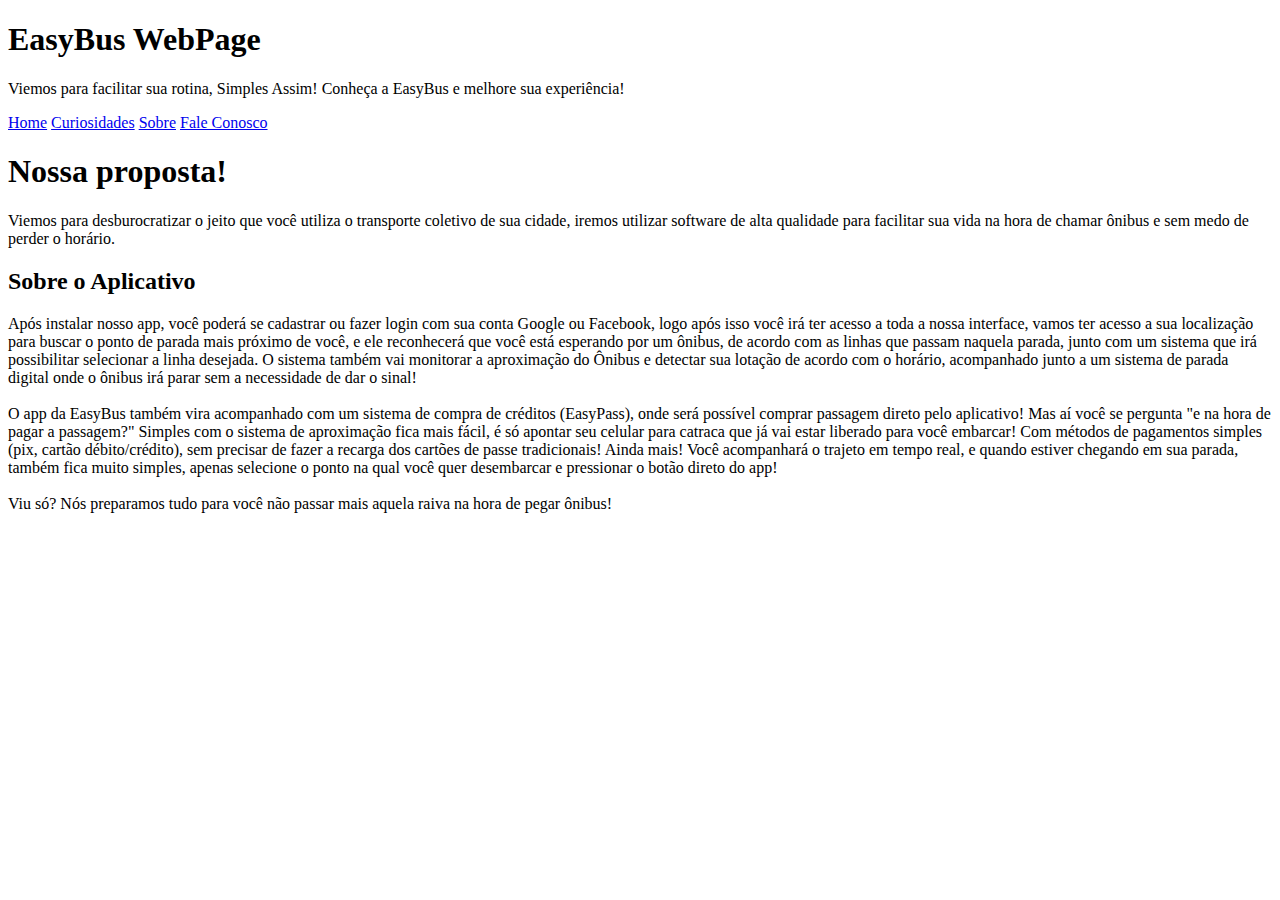
==== index.html @ 3c91cde0 "index" ====
<!DOCTYPE html>
<html lang="pt-br">
<head>
    <meta charset="UTF-8">
    <meta http-equiv="X-UA-Compatible" content="IE=edge">
    <meta name="viewport" content="width=device-width, initial-scale=1.0">
    <link rel="stylesheet" href="style.css">
    <title>EasyBus Web</title>
</head>
<body>
    <header>
        <h1 class="titulo"> 
            EasyBus WebPage
        </h1>
        <p class="frase-titulo">
            Viemos para facilitar sua rotina, Simples Assim! Conheça a EasyBus e melhore sua experiência!
        </p>
    </header>

        <nav>
            <a class="nav" href="#">Home</a>
            <a class="nav" href="#">Curiosidades</a>
            <a class="nav" href="#">Sobre</a>
            <a class="nav" href="#">Fale Conosco</a>
        </nav>

        <main>
            <article>
                <h1 class="titulo">
                    Nossa proposta!
                </h1>
                <p class="contexto">
                    Viemos para desburocratizar o jeito que você utiliza o transporte coletivo de sua cidade, iremos utilizar software de alta qualidade para facilitar sua vida na hora de chamar ônibus e sem medo de perder o horário.
                </p>

                <h2 class="subtitulo">
                    Sobre o Aplicativo
                </h2>

                <p class="contexto">
                    Após instalar nosso app, você poderá se cadastrar ou fazer login com sua conta Google ou Facebook, logo após isso você irá ter acesso a toda a nossa interface, vamos ter acesso a sua localização para buscar o ponto de parada mais próximo de você, e ele reconhecerá que você está esperando por um ônibus, de acordo com as linhas que passam naquela parada, junto com um sistema que irá possibilitar selecionar a linha desejada. O sistema também vai monitorar a aproximação do Ônibus e detectar sua lotação de acordo com o horário, acompanhado junto a um sistema de parada digital onde o ônibus irá parar sem a necessidade de dar o sinal! <br> <br>

                    O app da EasyBus também vira acompanhado com um sistema de compra de créditos (EasyPass), onde será possível comprar passagem direto pelo aplicativo! Mas aí você se pergunta "e na hora de pagar a passagem?" Simples com o sistema de aproximação fica mais fácil, é só apontar seu celular para catraca que já vai estar liberado para você embarcar! Com métodos de pagamentos simples (pix, cartão débito/crédito), sem precisar de fazer a recarga dos cartões de passe tradicionais! Ainda mais! Você acompanhará o trajeto em tempo real, e quando estiver chegando em sua parada, também fica muito simples, apenas selecione o ponto na qual você quer desembarcar e pressionar o botão direto do app! <br> 
                    <br>

                    Viu só? Nós preparamos tudo para você não passar mais aquela raiva na hora de pegar ônibus!
                </p>
            </article>
        </main>
</body>
</html>
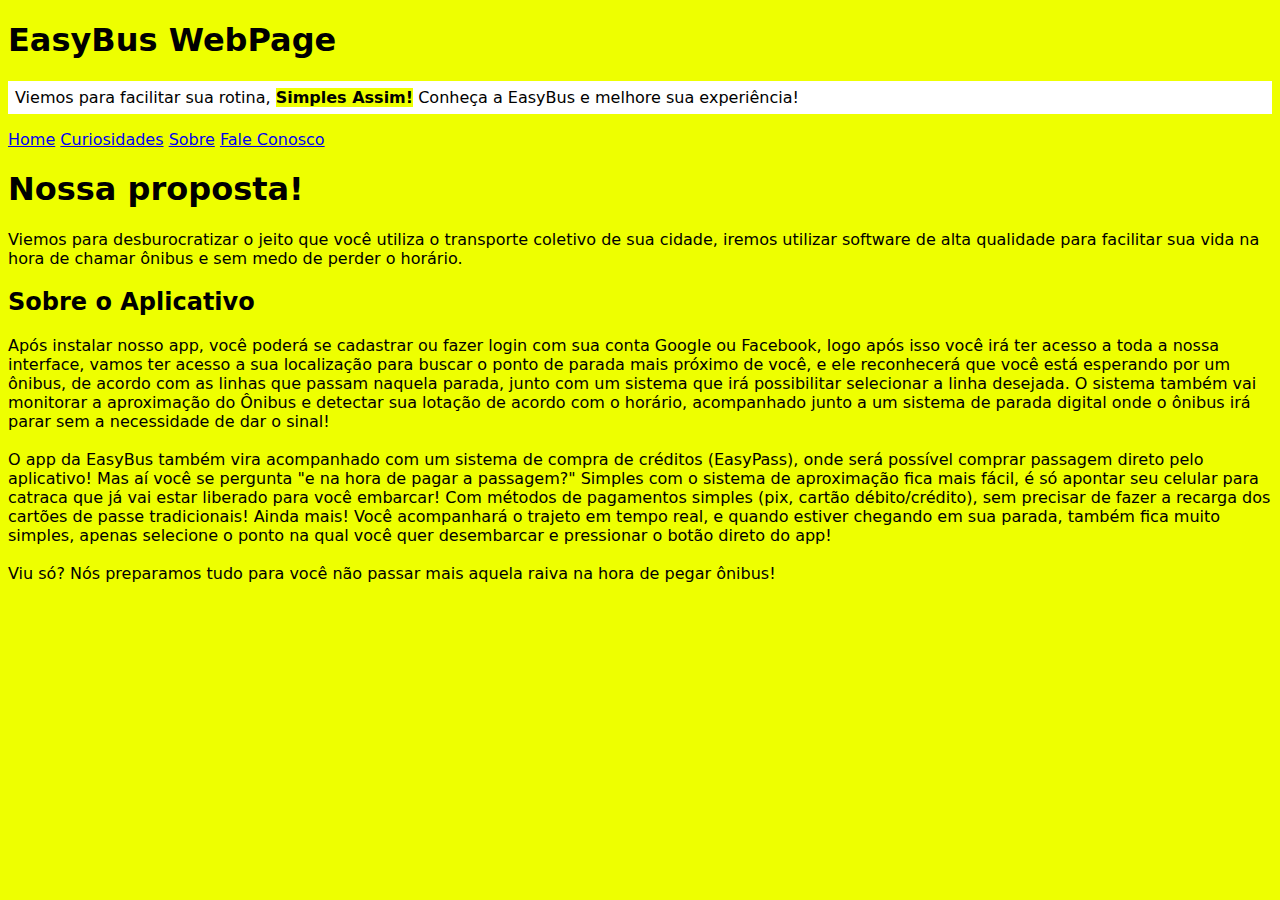
==== commit 3b535f38: "index" ====
--- a/index.html
+++ b/index.html
@@ -13,7 +13,7 @@
             EasyBus WebPage
         </h1>
         <p class="frase-titulo">
-            Viemos para facilitar sua rotina, Simples Assim! Conheça a EasyBus e melhore sua experiência!
+            Viemos para facilitar sua rotina, <b>Simples Assim!</b> Conheça a EasyBus e melhore sua experiência!
         </p>
     </header>
 
--- a/style.css
+++ b/style.css
@@ -0,0 +1,13 @@
+* {
+    background-color: rgb(238, 255, 0);
+    font-family: system-ui, -apple-system, BlinkMacSystemFont, 'Segoe UI', Roboto, Oxygen, Ubuntu, Cantarell, 'Open Sans', 'Helvetica Neue', sans-serif;
+}
+
+.titulo {
+    font-size: 2.0rem;
+}
+
+.frase-titulo {
+    background-color: white;
+    padding: 7px;
+}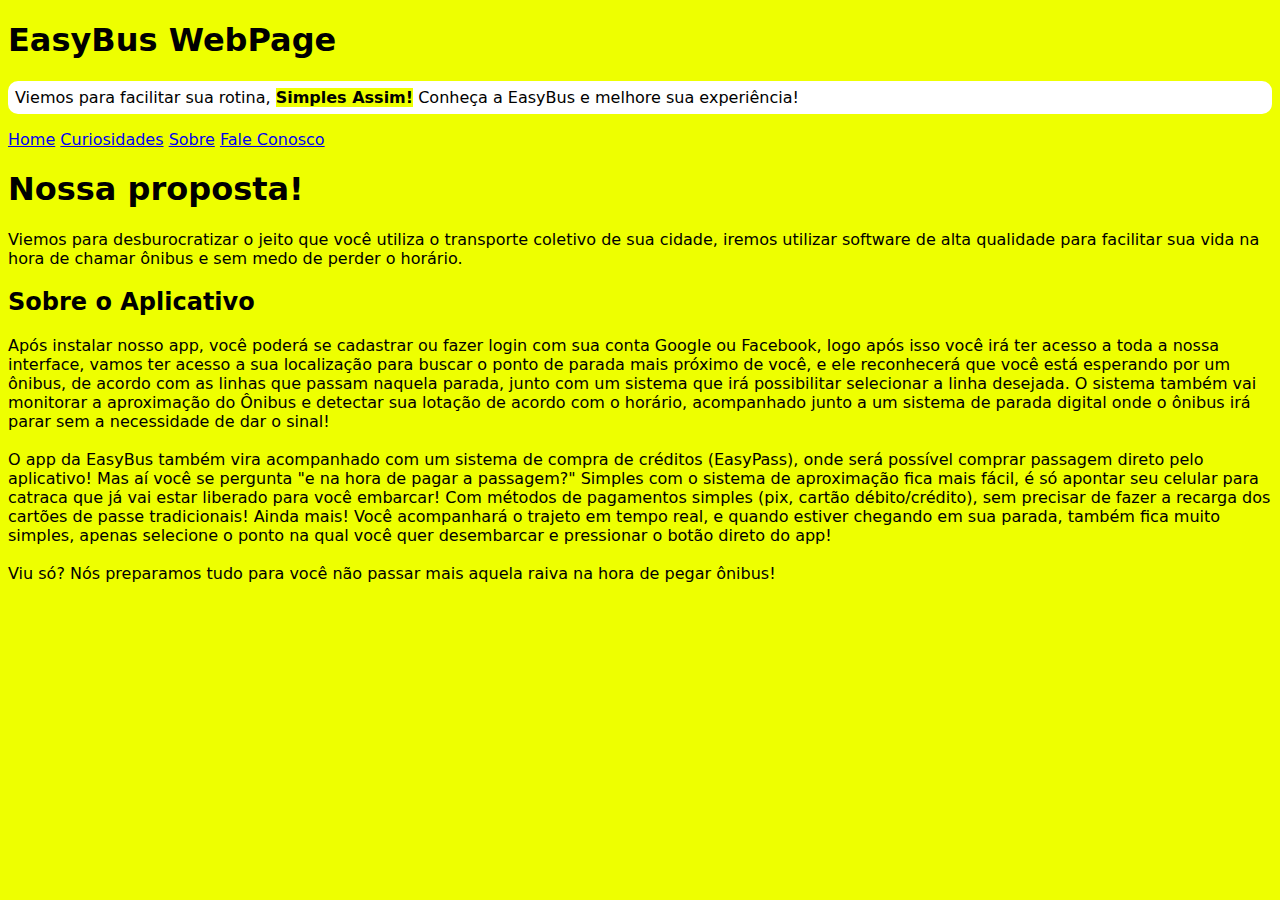
==== commit 6890af52: "update index" ====
--- a/index.html
+++ b/index.html
@@ -45,6 +45,20 @@
 
                     Viu só? Nós preparamos tudo para você não passar mais aquela raiva na hora de pegar ônibus!
                 </p>
+
+                <picture>
+                    <!-- INTERFACE DO APP -->
+                </picture>
+
+                <picture>
+                     <!-- AQUI VAI A IMAGEM DE EXIBIÇÃO -->
+                </picture>
+
+                <picture>
+                    <!-- IMAGENS DE EXEMPLO -->
+               </picture>
+
+               <iframe src="" frameborder="0"></iframe> <!-- VIDEO DE INTRODUÇÃO -->
             </article>
         </main>
 </body>
--- a/style.css
+++ b/style.css
@@ -10,4 +10,5 @@
 .frase-titulo {
     background-color: white;
     padding: 7px;
+    border-radius: 10px;
 }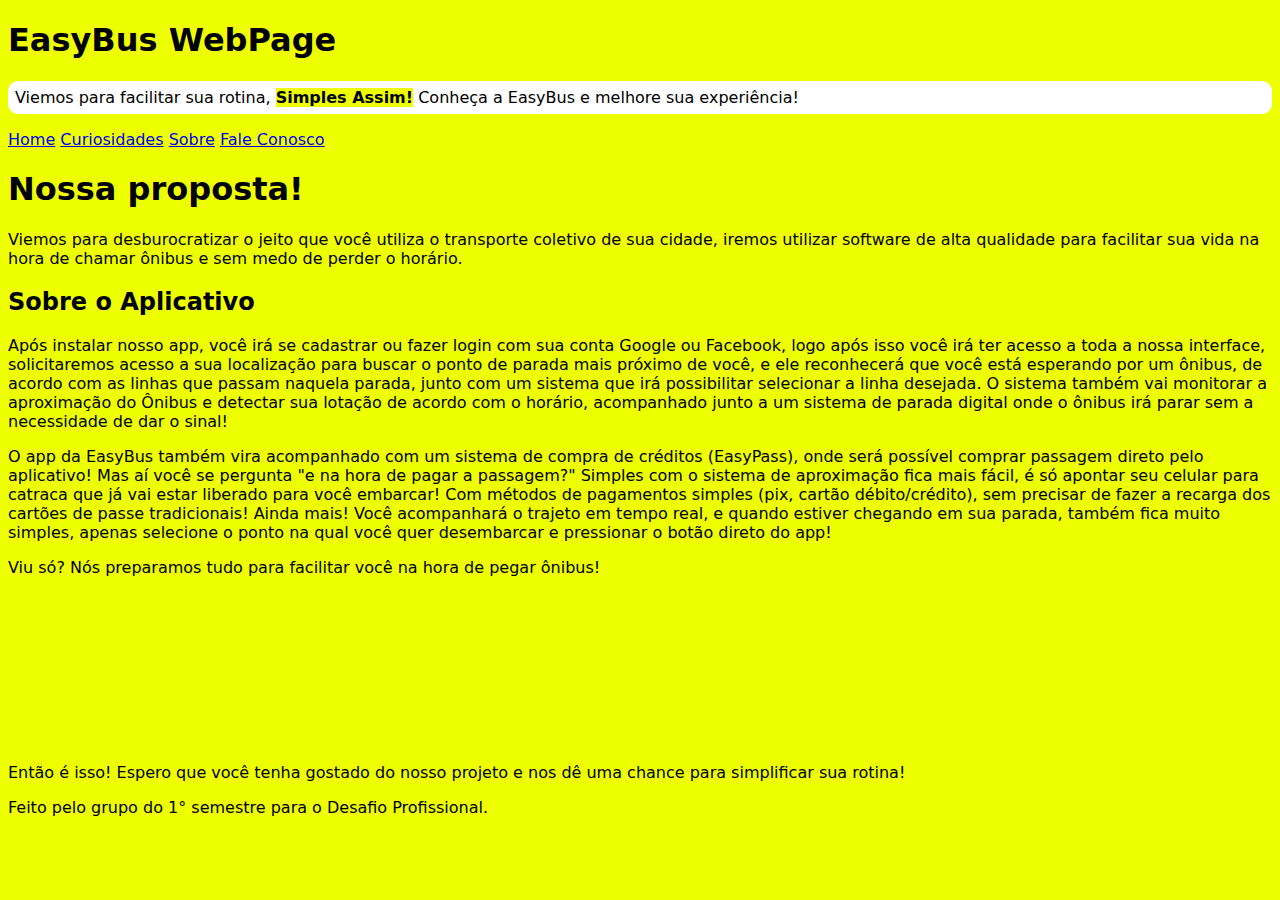
==== commit d6aa21a4: "update index" ====
--- a/index.html
+++ b/index.html
@@ -38,12 +38,11 @@
                 </h2>
 
                 <p class="contexto">
-                    Após instalar nosso app, você poderá se cadastrar ou fazer login com sua conta Google ou Facebook, logo após isso você irá ter acesso a toda a nossa interface, vamos ter acesso a sua localização para buscar o ponto de parada mais próximo de você, e ele reconhecerá que você está esperando por um ônibus, de acordo com as linhas que passam naquela parada, junto com um sistema que irá possibilitar selecionar a linha desejada. O sistema também vai monitorar a aproximação do Ônibus e detectar sua lotação de acordo com o horário, acompanhado junto a um sistema de parada digital onde o ônibus irá parar sem a necessidade de dar o sinal! <br> <br>
+                    Após instalar nosso app, você irá se cadastrar ou fazer login com sua conta Google ou Facebook, logo após isso você irá ter acesso a toda a nossa interface, <br> solicitaremos acesso a sua localização para buscar o ponto de parada mais próximo de você, e ele reconhecerá que você está esperando por um ônibus, de acordo com as linhas que passam naquela parada, junto com um sistema que irá possibilitar selecionar a linha desejada. O sistema também vai monitorar a aproximação do Ônibus e detectar sua lotação de acordo com o horário, acompanhado junto a um sistema de parada digital onde o ônibus irá parar sem a necessidade de dar o sinal! <br> </p>
+                    
+                    <p class="contexto">O app da EasyBus também vira acompanhado com um sistema de compra de créditos (EasyPass), onde será possível comprar passagem direto pelo aplicativo! Mas aí você se pergunta "e na hora de pagar a passagem?" Simples com o sistema de aproximação fica mais fácil, é só apontar seu celular para catraca que já vai estar liberado para você embarcar! Com métodos de pagamentos simples (pix, cartão débito/crédito), sem precisar de fazer a recarga dos cartões de passe tradicionais! Ainda mais! Você acompanhará o trajeto em tempo real, e quando estiver chegando em sua parada, também fica muito simples, apenas selecione o ponto na qual você quer desembarcar e pressionar o botão direto do app! <br> </p>
 
-                    O app da EasyBus também vira acompanhado com um sistema de compra de créditos (EasyPass), onde será possível comprar passagem direto pelo aplicativo! Mas aí você se pergunta "e na hora de pagar a passagem?" Simples com o sistema de aproximação fica mais fácil, é só apontar seu celular para catraca que já vai estar liberado para você embarcar! Com métodos de pagamentos simples (pix, cartão débito/crédito), sem precisar de fazer a recarga dos cartões de passe tradicionais! Ainda mais! Você acompanhará o trajeto em tempo real, e quando estiver chegando em sua parada, também fica muito simples, apenas selecione o ponto na qual você quer desembarcar e pressionar o botão direto do app! <br> 
-                    <br>
-
-                    Viu só? Nós preparamos tudo para você não passar mais aquela raiva na hora de pegar ônibus!
+                    <p class="contexto">Viu só? Nós preparamos tudo para facilitar você na hora de pegar ônibus!</p>
                 </p>
 
                 <picture>
@@ -59,7 +58,16 @@
                </picture>
 
                <iframe src="" frameborder="0"></iframe> <!-- VIDEO DE INTRODUÇÃO -->
+               <p class="fim">
+                Então é isso! Espero que você tenha gostado do nosso projeto e nos dê uma chance para simplificar sua rotina!
+               </p>
             </article>
         </main>
+
+        <footer class="rodape"
+            <p>
+                Feito pelo grupo do 1° semestre para o Desafio Profissional.
+            </p>
+        </footer>
 </body>
 </html>--- a/style.css
+++ b/style.css
@@ -1,3 +1,5 @@
+@charset "UTF-8";
+
 * {
     background-color: rgb(238, 255, 0);
     font-family: system-ui, -apple-system, BlinkMacSystemFont, 'Segoe UI', Roboto, Oxygen, Ubuntu, Cantarell, 'Open Sans', 'Helvetica Neue', sans-serif;
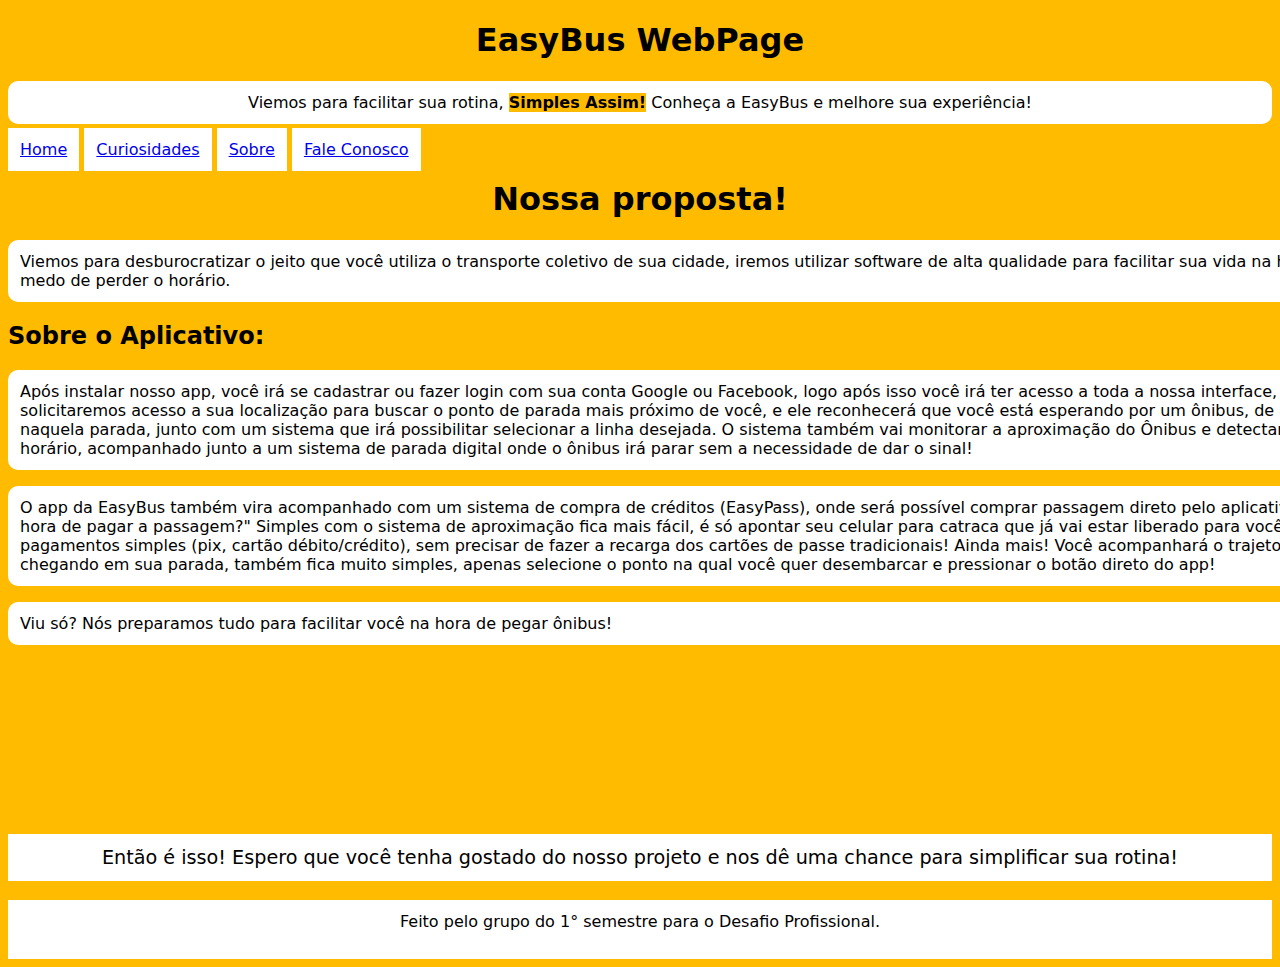
==== commit db03369b: "update index" ====
--- a/index.html
+++ b/index.html
@@ -34,7 +34,7 @@
                 </p>
 
                 <h2 class="subtitulo">
-                    Sobre o Aplicativo
+                    Sobre o Aplicativo:
                 </h2>
 
                 <p class="contexto">
--- a/style.css
+++ b/style.css
@@ -1,16 +1,51 @@
 @charset "UTF-8";
 
 * {
-    background-color: rgb(238, 255, 0);
+    background-color: rgb(255, 187, 0);
     font-family: system-ui, -apple-system, BlinkMacSystemFont, 'Segoe UI', Roboto, Oxygen, Ubuntu, Cantarell, 'Open Sans', 'Helvetica Neue', sans-serif;
 }
 
 .titulo {
+    text-align: center;
     font-size: 2.0rem;
+    display: block;
 }
 
 .frase-titulo {
     background-color: white;
-    padding: 7px;
+    text-align: center;
+    padding: 12px;
     border-radius: 10px;
+}
+
+.nav {
+    background-color: white;
+    font-size: 1.0rem;
+    padding: 12px;
+}
+
+.contexto {
+    background-color: white;
+    padding: 12px;
+    border-radius: 10px;
+    display: flex;
+    width: 16in;
+}
+
+.subtitulo {
+    font-size: 1.5rem;
+}
+
+.fim {
+    background-color: white;
+    text-align: center;
+    font-size: 1.2rem;
+    padding: 12px;
+}
+
+.rodape {
+    background-color: white;
+    font-size: 0.6;
+    text-align: center;
+    padding: 12px;
 }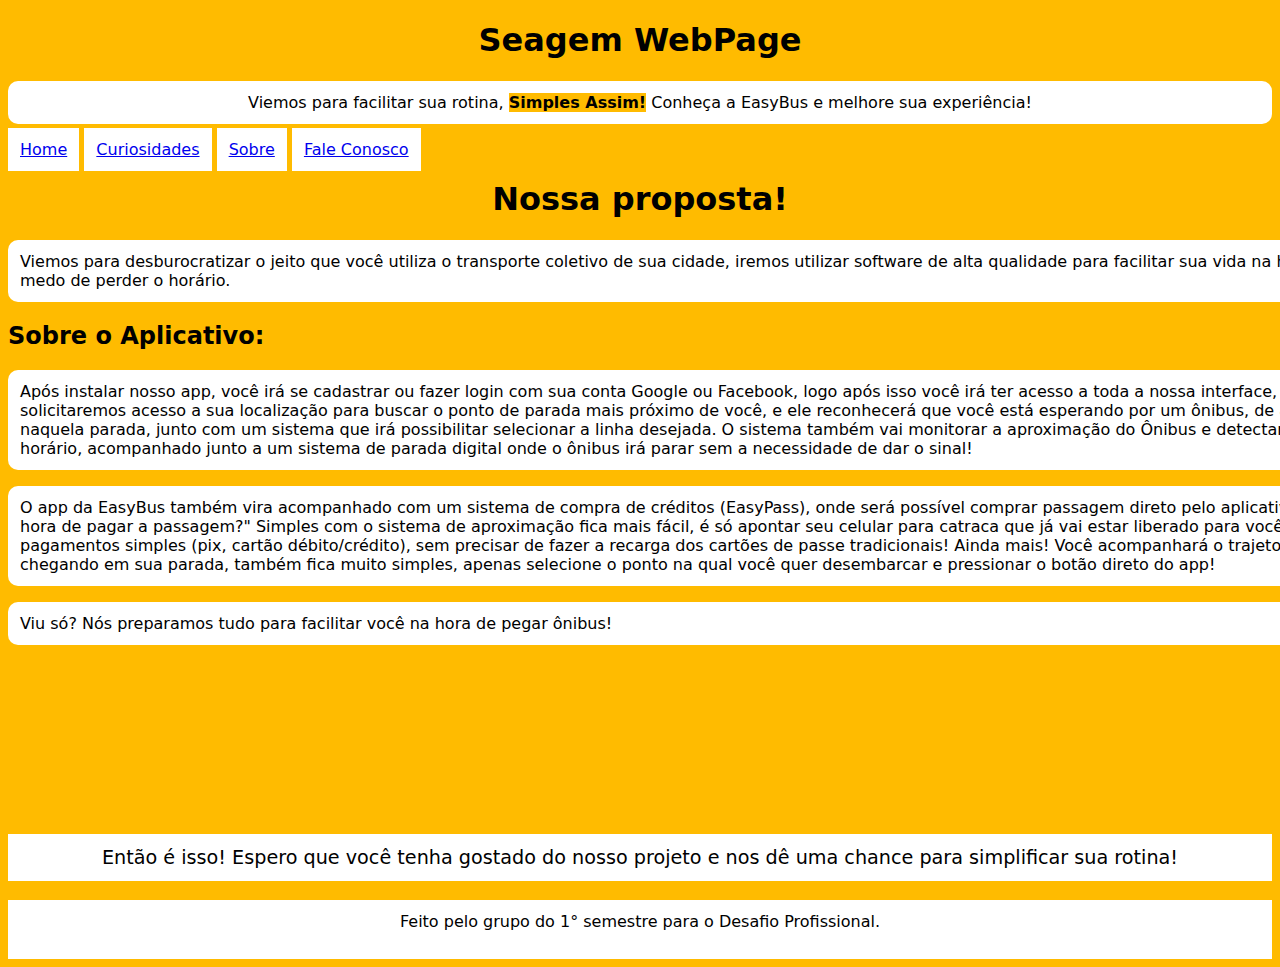
==== commit bb9a4566: "update index" ====
--- a/index.html
+++ b/index.html
@@ -5,12 +5,12 @@
     <meta http-equiv="X-UA-Compatible" content="IE=edge">
     <meta name="viewport" content="width=device-width, initial-scale=1.0">
     <link rel="stylesheet" href="style.css">
-    <title>EasyBus Web</title>
+    <title>Seagem Web</title>
 </head>
 <body>
     <header>
         <h1 class="titulo"> 
-            EasyBus WebPage
+            Seagem WebPage
         </h1>
         <p class="frase-titulo">
             Viemos para facilitar sua rotina, <b>Simples Assim!</b> Conheça a EasyBus e melhore sua experiência!
--- a/style.css
+++ b/style.css
@@ -22,9 +22,11 @@
     background-color: white;
     font-size: 1.0rem;
     padding: 12px;
+    text-align: right;
 }
 
 .contexto {
+    align-items: center;
     background-color: white;
     padding: 12px;
     border-radius: 10px;
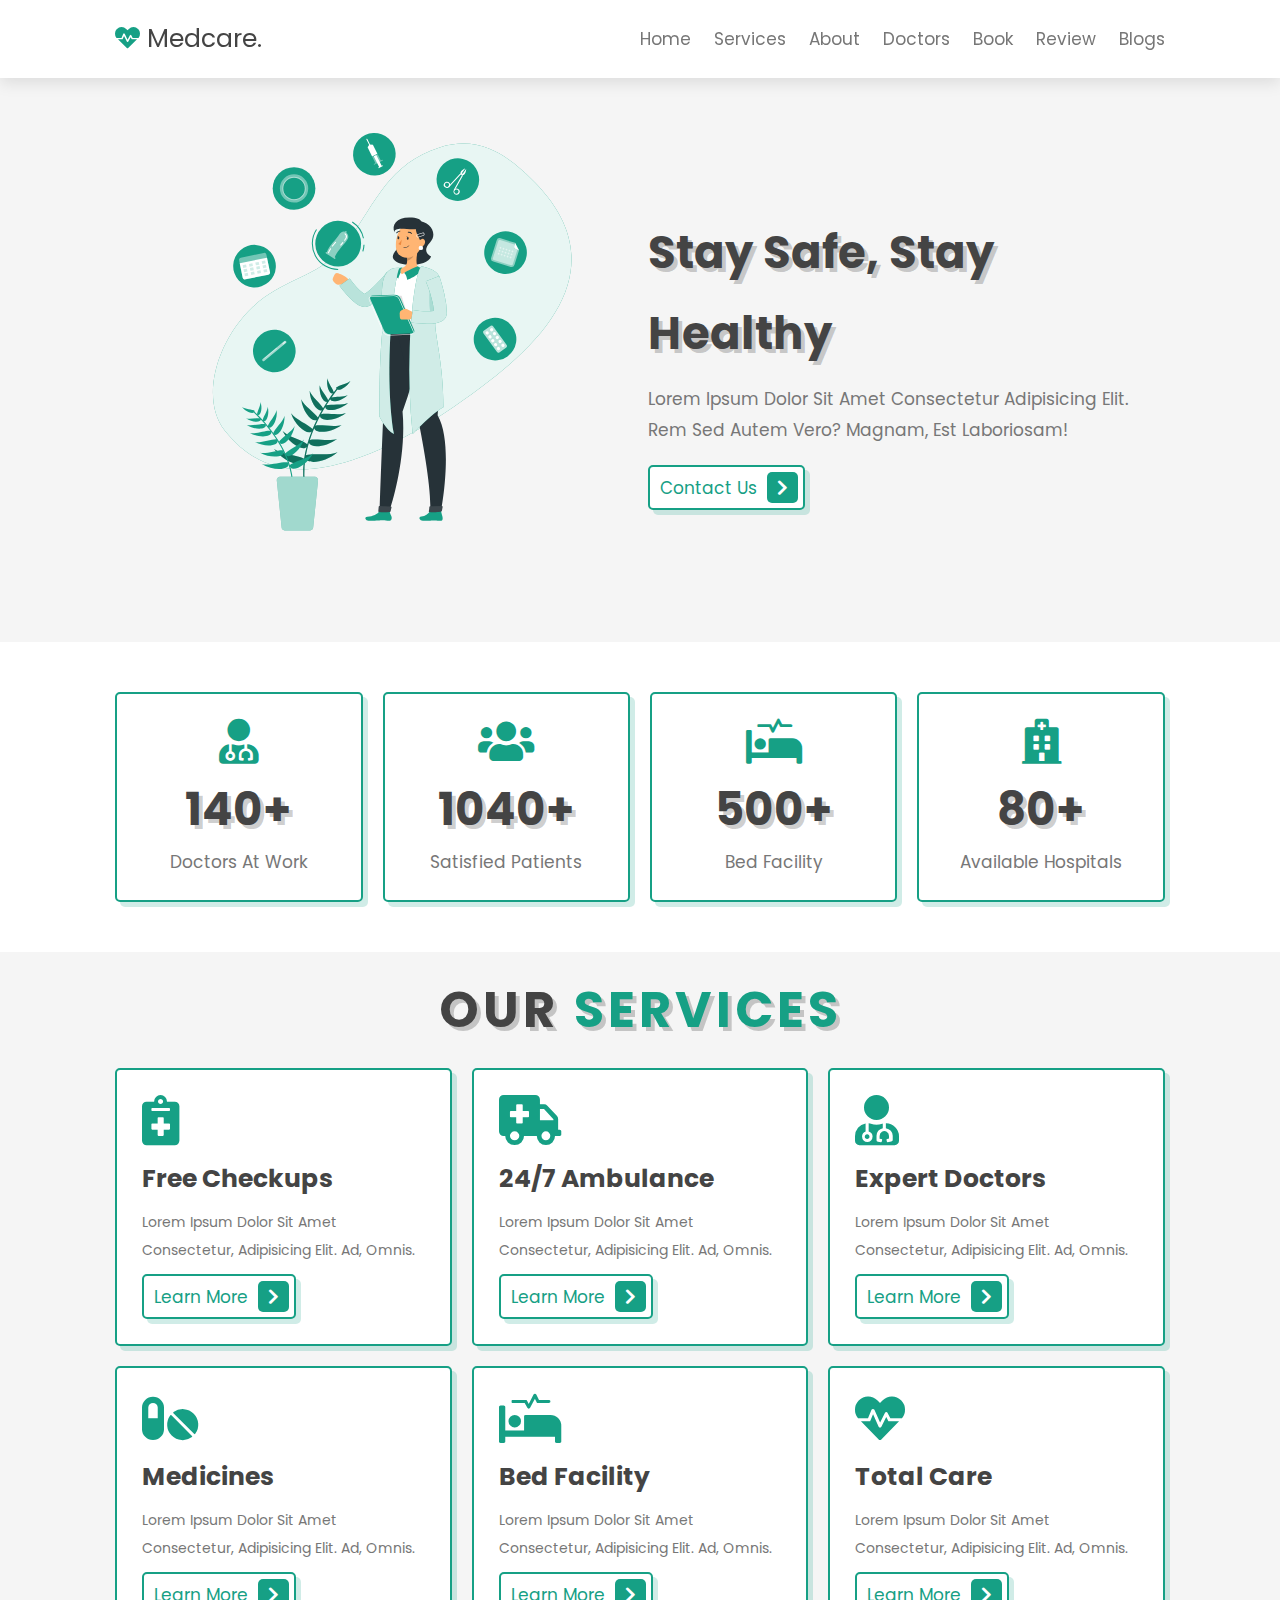
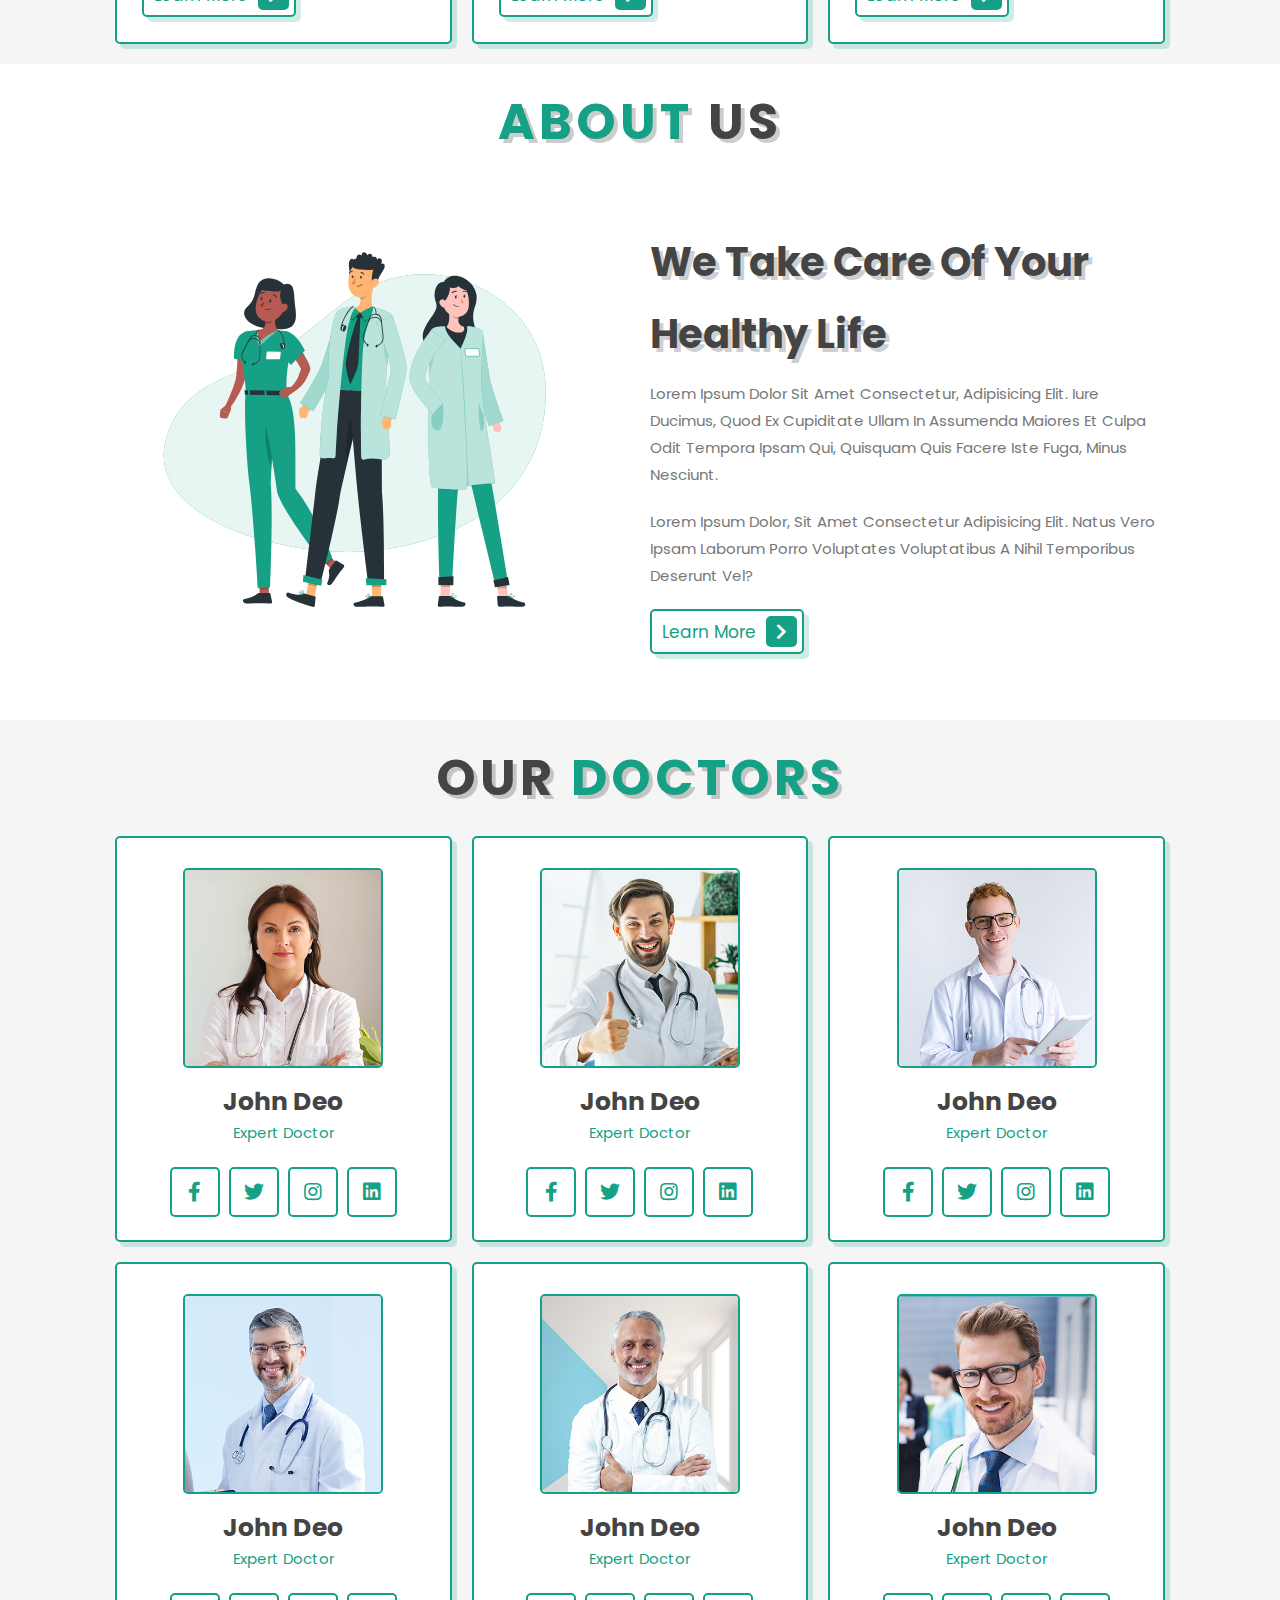
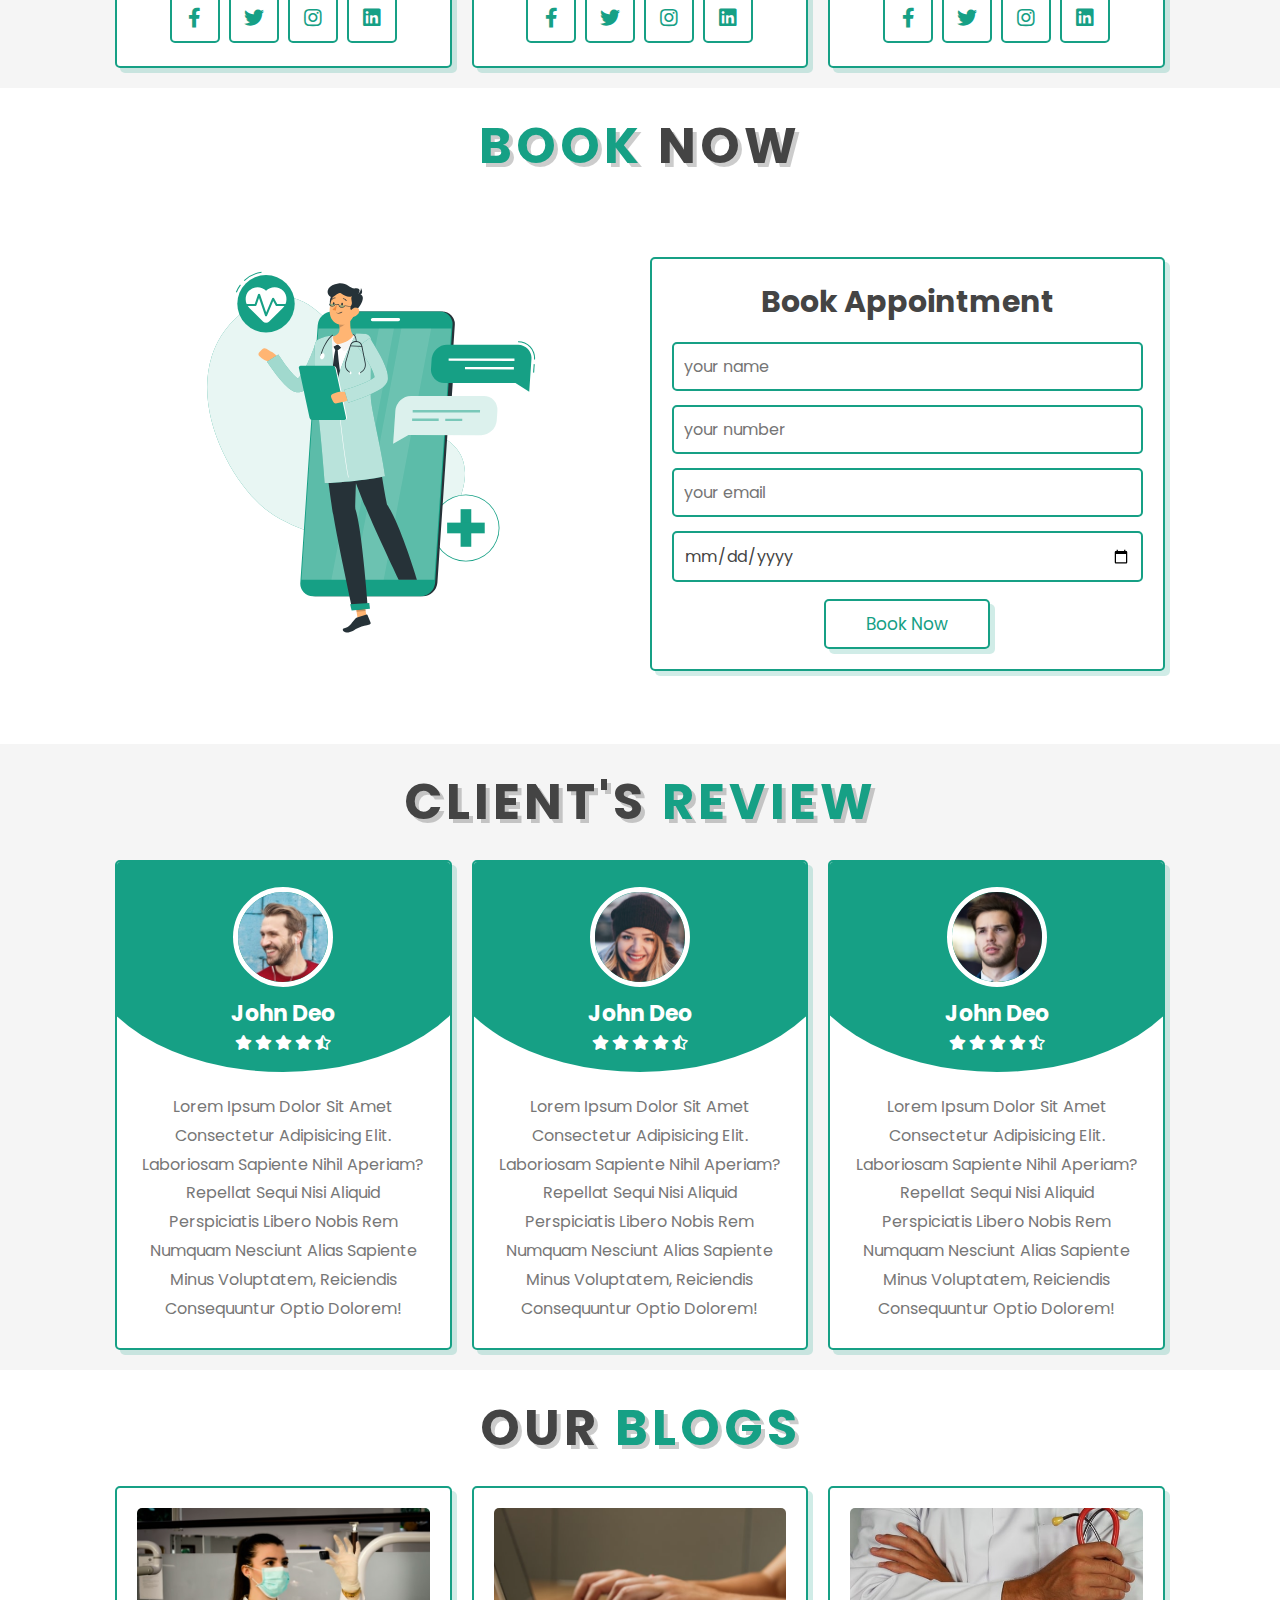
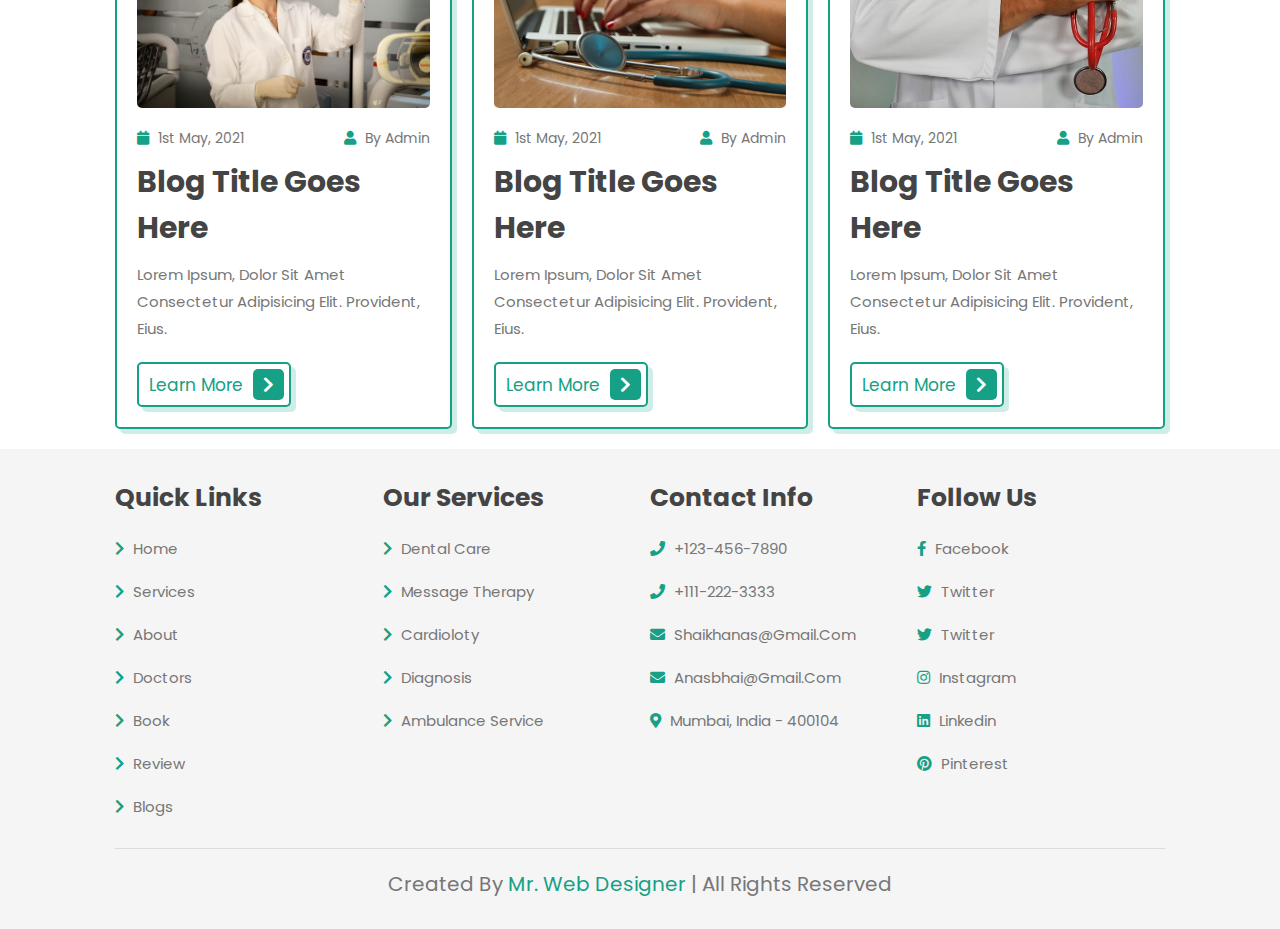
==== commit a2527014: "update" ====
--- a/index.html
+++ b/index.html
@@ -1,73 +1,470 @@
 <!DOCTYPE html>
-<html lang="pt-br">
+<html lang="en">
 <head>
     <meta charset="UTF-8">
     <meta http-equiv="X-UA-Compatible" content="IE=edge">
     <meta name="viewport" content="width=device-width, initial-scale=1.0">
-    <link rel="stylesheet" href="style.css">
-    <title>Seagem Web</title>
+    <title>complete responsive hospital website design </title>
+
+    <!-- font awesome cdn link  -->
+    <link rel="stylesheet" href="https://cdnjs.cloudflare.com/ajax/libs/font-awesome/5.15.4/css/all.min.css">
+
+    <!-- custom css file link  -->
+    <link rel="stylesheet" href="css/style.css">
+
 </head>
 <body>
-    <header>
-        <h1 class="titulo"> 
-            Seagem WebPage
-        </h1>
-        <p class="frase-titulo">
-            Viemos para facilitar sua rotina, <b>Simples Assim!</b> Conheça a EasyBus e melhore sua experiência!
-        </p>
-    </header>
-
-        <nav>
-            <a class="nav" href="#">Home</a>
-            <a class="nav" href="#">Curiosidades</a>
-            <a class="nav" href="#">Sobre</a>
-            <a class="nav" href="#">Fale Conosco</a>
-        </nav>
-
-        <main>
-            <article>
-                <h1 class="titulo">
-                    Nossa proposta!
-                </h1>
-                <p class="contexto">
-                    Viemos para desburocratizar o jeito que você utiliza o transporte coletivo de sua cidade, iremos utilizar software de alta qualidade para facilitar sua vida na hora de chamar ônibus e sem medo de perder o horário.
-                </p>
-
-                <h2 class="subtitulo">
-                    Sobre o Aplicativo:
-                </h2>
-
-                <p class="contexto">
-                    Após instalar nosso app, você irá se cadastrar ou fazer login com sua conta Google ou Facebook, logo após isso você irá ter acesso a toda a nossa interface, <br> solicitaremos acesso a sua localização para buscar o ponto de parada mais próximo de você, e ele reconhecerá que você está esperando por um ônibus, de acordo com as linhas que passam naquela parada, junto com um sistema que irá possibilitar selecionar a linha desejada. O sistema também vai monitorar a aproximação do Ônibus e detectar sua lotação de acordo com o horário, acompanhado junto a um sistema de parada digital onde o ônibus irá parar sem a necessidade de dar o sinal! <br> </p>
-                    
-                    <p class="contexto">O app da EasyBus também vira acompanhado com um sistema de compra de créditos (EasyPass), onde será possível comprar passagem direto pelo aplicativo! Mas aí você se pergunta "e na hora de pagar a passagem?" Simples com o sistema de aproximação fica mais fácil, é só apontar seu celular para catraca que já vai estar liberado para você embarcar! Com métodos de pagamentos simples (pix, cartão débito/crédito), sem precisar de fazer a recarga dos cartões de passe tradicionais! Ainda mais! Você acompanhará o trajeto em tempo real, e quando estiver chegando em sua parada, também fica muito simples, apenas selecione o ponto na qual você quer desembarcar e pressionar o botão direto do app! <br> </p>
-
-                    <p class="contexto">Viu só? Nós preparamos tudo para facilitar você na hora de pegar ônibus!</p>
-                </p>
-
-                <picture>
-                    <!-- INTERFACE DO APP -->
-                </picture>
-
-                <picture>
-                     <!-- AQUI VAI A IMAGEM DE EXIBIÇÃO -->
-                </picture>
-
-                <picture>
-                    <!-- IMAGENS DE EXEMPLO -->
-               </picture>
-
-               <iframe src="" frameborder="0"></iframe> <!-- VIDEO DE INTRODUÇÃO -->
-               <p class="fim">
-                Então é isso! Espero que você tenha gostado do nosso projeto e nos dê uma chance para simplificar sua rotina!
-               </p>
-            </article>
-        </main>
-
-        <footer class="rodape"
-            <p>
-                Feito pelo grupo do 1° semestre para o Desafio Profissional.
-            </p>
-        </footer>
+    
+<!-- header section starts  -->
+
+<header class="header">
+
+    <a href="#" class="logo"> <i class="fas fa-heartbeat"></i> medcare. </a>
+
+    <nav class="navbar">
+        <a href="#home">home</a>
+        <a href="#services">services</a>
+        <a href="#about">about</a>
+        <a href="#doctors">doctors</a>
+        <a href="#book">book</a>
+        <a href="#review">review</a>
+        <a href="#blogs">blogs</a>
+    </nav>
+
+    <div id="menu-btn" class="fas fa-bars"></div>
+
+</header>
+
+<!-- header section ends -->
+
+<!-- home section starts  -->
+
+<section class="home" id="home">
+
+    <div class="image">
+        <img src="image/home-img.svg" alt="">
+    </div>
+
+    <div class="content">
+        <h3>stay safe, stay healthy</h3>
+        <p>Lorem ipsum dolor sit amet consectetur adipisicing elit. Rem sed autem vero? Magnam, est laboriosam!</p>
+        <a href="#" class="btn"> contact us <span class="fas fa-chevron-right"></span> </a>
+    </div>
+
+</section>
+
+<!-- home section ends -->
+
+<!-- icons section starts  -->
+
+<section class="icons-container">
+
+    <div class="icons">
+        <i class="fas fa-user-md"></i>
+        <h3>140+</h3>
+        <p>doctors at work</p>
+    </div>
+
+    <div class="icons">
+        <i class="fas fa-users"></i>
+        <h3>1040+</h3>
+        <p>satisfied patients</p>
+    </div>
+
+    <div class="icons">
+        <i class="fas fa-procedures"></i>
+        <h3>500+</h3>
+        <p>bed facility</p>
+    </div>
+
+    <div class="icons">
+        <i class="fas fa-hospital"></i>
+        <h3>80+</h3>
+        <p>available hospitals</p>
+    </div>
+
+</section>
+
+<!-- icons section ends -->
+
+<!-- services section starts  -->
+
+<section class="services" id="services">
+
+    <h1 class="heading"> our <span>services</span> </h1>
+
+    <div class="box-container">
+
+        <div class="box">
+            <i class="fas fa-notes-medical"></i>
+            <h3>free checkups</h3>
+            <p>Lorem ipsum dolor sit amet consectetur, adipisicing elit. Ad, omnis.</p>
+            <a href="#" class="btn"> learn more <span class="fas fa-chevron-right"></span> </a>
+        </div>
+
+        <div class="box">
+            <i class="fas fa-ambulance"></i>
+            <h3>24/7 ambulance</h3>
+            <p>Lorem ipsum dolor sit amet consectetur, adipisicing elit. Ad, omnis.</p>
+            <a href="#" class="btn"> learn more <span class="fas fa-chevron-right"></span> </a>
+        </div>
+
+        <div class="box">
+            <i class="fas fa-user-md"></i>
+            <h3>expert doctors</h3>
+            <p>Lorem ipsum dolor sit amet consectetur, adipisicing elit. Ad, omnis.</p>
+            <a href="#" class="btn"> learn more <span class="fas fa-chevron-right"></span> </a>
+        </div>
+
+        <div class="box">
+            <i class="fas fa-pills"></i>
+            <h3>medicines</h3>
+            <p>Lorem ipsum dolor sit amet consectetur, adipisicing elit. Ad, omnis.</p>
+            <a href="#" class="btn"> learn more <span class="fas fa-chevron-right"></span> </a>
+        </div>
+
+        <div class="box">
+            <i class="fas fa-procedures"></i>
+            <h3>bed facility</h3>
+            <p>Lorem ipsum dolor sit amet consectetur, adipisicing elit. Ad, omnis.</p>
+            <a href="#" class="btn"> learn more <span class="fas fa-chevron-right"></span> </a>
+        </div>
+
+        <div class="box">
+            <i class="fas fa-heartbeat"></i>
+            <h3>total care</h3>
+            <p>Lorem ipsum dolor sit amet consectetur, adipisicing elit. Ad, omnis.</p>
+            <a href="#" class="btn"> learn more <span class="fas fa-chevron-right"></span> </a>
+        </div>
+
+    </div>
+
+</section>
+
+<!-- services section ends -->
+
+<!-- about section starts  -->
+
+<section class="about" id="about">
+
+    <h1 class="heading"> <span>about</span> us </h1>
+
+    <div class="row">
+
+        <div class="image">
+            <img src="image/about-img.svg" alt="">
+        </div>
+
+        <div class="content">
+            <h3>we take care of your healthy life</h3>
+            <p>Lorem ipsum dolor sit amet consectetur, adipisicing elit. Iure ducimus, quod ex cupiditate ullam in assumenda maiores et culpa odit tempora ipsam qui, quisquam quis facere iste fuga, minus nesciunt.</p>
+            <p>Lorem ipsum dolor, sit amet consectetur adipisicing elit. Natus vero ipsam laborum porro voluptates voluptatibus a nihil temporibus deserunt vel?</p>
+            <a href="#" class="btn"> learn more <span class="fas fa-chevron-right"></span> </a>
+        </div>
+
+    </div>
+
+</section>
+
+<!-- about section ends -->
+
+<!-- doctors section starts  -->
+
+<section class="doctors" id="doctors">
+
+    <h1 class="heading"> our <span>doctors</span> </h1>
+
+    <div class="box-container">
+
+        <div class="box">
+            <img src="image/doc-1.jpg" alt="">
+            <h3>john deo</h3>
+            <span>expert doctor</span>
+            <div class="share">
+                <a href="#" class="fab fa-facebook-f"></a>
+                <a href="#" class="fab fa-twitter"></a>
+                <a href="#" class="fab fa-instagram"></a>
+                <a href="#" class="fab fa-linkedin"></a>
+            </div>
+        </div>
+
+        <div class="box">
+            <img src="image/doc-2.jpg" alt="">
+            <h3>john deo</h3>
+            <span>expert doctor</span>
+            <div class="share">
+                <a href="#" class="fab fa-facebook-f"></a>
+                <a href="#" class="fab fa-twitter"></a>
+                <a href="#" class="fab fa-instagram"></a>
+                <a href="#" class="fab fa-linkedin"></a>
+            </div>
+        </div>
+
+        <div class="box">
+            <img src="image/doc-3.jpg" alt="">
+            <h3>john deo</h3>
+            <span>expert doctor</span>
+            <div class="share">
+                <a href="#" class="fab fa-facebook-f"></a>
+                <a href="#" class="fab fa-twitter"></a>
+                <a href="#" class="fab fa-instagram"></a>
+                <a href="#" class="fab fa-linkedin"></a>
+            </div>
+        </div>
+
+        <div class="box">
+            <img src="image/doc-4.jpg" alt="">
+            <h3>john deo</h3>
+            <span>expert doctor</span>
+            <div class="share">
+                <a href="#" class="fab fa-facebook-f"></a>
+                <a href="#" class="fab fa-twitter"></a>
+                <a href="#" class="fab fa-instagram"></a>
+                <a href="#" class="fab fa-linkedin"></a>
+            </div>
+        </div>
+
+        <div class="box">
+            <img src="image/doc-5.jpg" alt="">
+            <h3>john deo</h3>
+            <span>expert doctor</span>
+            <div class="share">
+                <a href="#" class="fab fa-facebook-f"></a>
+                <a href="#" class="fab fa-twitter"></a>
+                <a href="#" class="fab fa-instagram"></a>
+                <a href="#" class="fab fa-linkedin"></a>
+            </div>
+        </div>
+
+        <div class="box">
+            <img src="image/doc-6.jpg" alt="">
+            <h3>john deo</h3>
+            <span>expert doctor</span>
+            <div class="share">
+                <a href="#" class="fab fa-facebook-f"></a>
+                <a href="#" class="fab fa-twitter"></a>
+                <a href="#" class="fab fa-instagram"></a>
+                <a href="#" class="fab fa-linkedin"></a>
+            </div>
+        </div>
+
+    </div>
+
+</section>
+
+<!-- doctors section ends -->
+
+<!-- booking section starts   -->
+
+<section class="book" id="book">
+
+    <h1 class="heading"> <span>book</span> now </h1>    
+
+    <div class="row">
+
+        <div class="image">
+            <img src="image/book-img.svg" alt="">
+        </div>
+
+        <form action="">
+            <h3>book appointment</h3>
+            <input type="text" placeholder="your name" class="box">
+            <input type="number" placeholder="your number" class="box">
+            <input type="email" placeholder="your email" class="box">
+            <input type="date" class="box">
+            <input type="submit" value="book now" class="btn">
+        </form>
+
+    </div>
+
+</section>
+
+<!-- booking section ends -->
+
+<!-- review section starts  -->
+
+<section class="review" id="review">
+    
+    <h1 class="heading"> client's <span>review</span> </h1>
+
+    <div class="box-container">
+
+        <div class="box">
+            <img src="image/pic-1.png" alt="">
+            <h3>john deo</h3>
+            <div class="stars">
+                <i class="fas fa-star"></i>
+                <i class="fas fa-star"></i>
+                <i class="fas fa-star"></i>
+                <i class="fas fa-star"></i>
+                <i class="fas fa-star-half-alt"></i>
+            </div>
+            <p class="text">Lorem ipsum dolor sit amet consectetur adipisicing elit. Laboriosam sapiente nihil aperiam? Repellat sequi nisi aliquid perspiciatis libero nobis rem numquam nesciunt alias sapiente minus voluptatem, reiciendis consequuntur optio dolorem!</p>
+        </div>
+
+        <div class="box">
+            <img src="image/pic-2.png" alt="">
+            <h3>john deo</h3>
+            <div class="stars">
+                <i class="fas fa-star"></i>
+                <i class="fas fa-star"></i>
+                <i class="fas fa-star"></i>
+                <i class="fas fa-star"></i>
+                <i class="fas fa-star-half-alt"></i>
+            </div>
+            <p class="text">Lorem ipsum dolor sit amet consectetur adipisicing elit. Laboriosam sapiente nihil aperiam? Repellat sequi nisi aliquid perspiciatis libero nobis rem numquam nesciunt alias sapiente minus voluptatem, reiciendis consequuntur optio dolorem!</p>
+        </div>
+
+        <div class="box">
+            <img src="image/pic-3.png" alt="">
+            <h3>john deo</h3>
+            <div class="stars">
+                <i class="fas fa-star"></i>
+                <i class="fas fa-star"></i>
+                <i class="fas fa-star"></i>
+                <i class="fas fa-star"></i>
+                <i class="fas fa-star-half-alt"></i>
+            </div>
+            <p class="text">Lorem ipsum dolor sit amet consectetur adipisicing elit. Laboriosam sapiente nihil aperiam? Repellat sequi nisi aliquid perspiciatis libero nobis rem numquam nesciunt alias sapiente minus voluptatem, reiciendis consequuntur optio dolorem!</p>
+        </div>
+
+    </div>
+
+</section>
+
+<!-- review section ends -->
+
+<!-- blogs section starts  -->
+
+<section class="blogs" id="blogs">
+
+    <h1 class="heading"> our <span>blogs</span> </h1>
+
+    <div class="box-container">
+
+        <div class="box">
+            <div class="image">
+                <img src="image/blog-1.jpg" alt="">
+            </div>
+            <div class="content">
+                <div class="icon">
+                    <a href="#"> <i class="fas fa-calendar"></i> 1st may, 2021 </a>
+                    <a href="#"> <i class="fas fa-user"></i> by admin </a>
+                </div>
+                <h3>blog title goes here</h3>
+                <p>Lorem ipsum, dolor sit amet consectetur adipisicing elit. Provident, eius.</p>
+                <a href="#" class="btn"> learn more <span class="fas fa-chevron-right"></span> </a>
+            </div>
+        </div>
+
+        <div class="box">
+            <div class="image">
+                <img src="image/blog-2.jpg" alt="">
+            </div>
+            <div class="content">
+                <div class="icon">
+                    <a href="#"> <i class="fas fa-calendar"></i> 1st may, 2021 </a>
+                    <a href="#"> <i class="fas fa-user"></i> by admin </a>
+                </div>
+                <h3>blog title goes here</h3>
+                <p>Lorem ipsum, dolor sit amet consectetur adipisicing elit. Provident, eius.</p>
+                <a href="#" class="btn"> learn more <span class="fas fa-chevron-right"></span> </a>
+            </div>
+        </div>
+
+        <div class="box">
+            <div class="image">
+                <img src="image/blog-3.jpg" alt="">
+            </div>
+            <div class="content">
+                <div class="icon">
+                    <a href="#"> <i class="fas fa-calendar"></i> 1st may, 2021 </a>
+                    <a href="#"> <i class="fas fa-user"></i> by admin </a>
+                </div>
+                <h3>blog title goes here</h3>
+                <p>Lorem ipsum, dolor sit amet consectetur adipisicing elit. Provident, eius.</p>
+                <a href="#" class="btn"> learn more <span class="fas fa-chevron-right"></span> </a>
+            </div>
+        </div>
+
+    </div>
+
+</section>
+
+<!-- blogs section ends -->
+
+<!-- footer section starts  -->
+
+<section class="footer">
+
+    <div class="box-container">
+
+        <div class="box">
+            <h3>quick links</h3>
+            <a href="#"> <i class="fas fa-chevron-right"></i> home </a>
+            <a href="#"> <i class="fas fa-chevron-right"></i> services </a>
+            <a href="#"> <i class="fas fa-chevron-right"></i> about </a>
+            <a href="#"> <i class="fas fa-chevron-right"></i> doctors </a>
+            <a href="#"> <i class="fas fa-chevron-right"></i> book </a>
+            <a href="#"> <i class="fas fa-chevron-right"></i> review </a>
+            <a href="#"> <i class="fas fa-chevron-right"></i> blogs </a>
+        </div>
+
+        <div class="box">
+            <h3>our services</h3>
+            <a href="#"> <i class="fas fa-chevron-right"></i> dental care </a>
+            <a href="#"> <i class="fas fa-chevron-right"></i> message therapy </a>
+            <a href="#"> <i class="fas fa-chevron-right"></i> cardioloty </a>
+            <a href="#"> <i class="fas fa-chevron-right"></i> diagnosis </a>
+            <a href="#"> <i class="fas fa-chevron-right"></i> ambulance service </a>
+        </div>
+
+        <div class="box">
+            <h3>contact info</h3>
+            <a href="#"> <i class="fas fa-phone"></i> +123-456-7890 </a>
+            <a href="#"> <i class="fas fa-phone"></i> +111-222-3333 </a>
+            <a href="#"> <i class="fas fa-envelope"></i> shaikhanas@gmail.com </a>
+            <a href="#"> <i class="fas fa-envelope"></i> anasbhai@gmail.com </a>
+            <a href="#"> <i class="fas fa-map-marker-alt"></i> mumbai, india - 400104 </a>
+        </div>
+
+        <div class="box">
+            <h3>follow us</h3>
+            <a href="#"> <i class="fab fa-facebook-f"></i> facebook </a>
+            <a href="#"> <i class="fab fa-twitter"></i> twitter </a>
+            <a href="#"> <i class="fab fa-twitter"></i> twitter </a>
+            <a href="#"> <i class="fab fa-instagram"></i> instagram </a>
+            <a href="#"> <i class="fab fa-linkedin"></i> linkedin </a>
+            <a href="#"> <i class="fab fa-pinterest"></i> pinterest </a>
+        </div>
+
+    </div>
+
+    <div class="credit"> created by <span>mr. web designer</span> | all rights reserved </div>
+
+</section>
+
+<!-- footer section ends -->
+
+
+
+
+
+
+
+
+
+
+
+
+
+
+
+
+
+
+<!-- custom js file link  -->
+<script src="js/script.js"></script>
+
 </body>
 </html>--- a/css/style.css
+++ b/css/style.css
@@ -0,0 +1,589 @@
+@import url('https://fonts.googleapis.com/css2?family=Poppins:wght@100;200;300;400;500;600;700&display=swap');
+
+:root{
+    --green:#16a085;
+    --black:#444;
+    --light-color:#777;
+    --box-shadow:.5rem .5rem 0 rgba(22, 160, 133, .2);
+    --text-shadow:.4rem .4rem 0 rgba(0, 0, 0, .2);
+    --border:.2rem solid var(--green);
+}
+
+*{
+    font-family: 'Poppins', sans-serif;
+    margin:0; padding: 0;
+    box-sizing: border-box;
+    outline: none; border: none;
+    text-transform: capitalize;
+    transition: all .2s ease-out;
+    text-decoration: none;
+}
+
+html{
+    font-size: 62.5%;
+    overflow-x: hidden;
+    scroll-padding-top: 7rem;
+    scroll-behavior: smooth;
+}
+
+section{
+    padding:2rem 9%;
+}
+
+section:nth-child(even){
+    background: #f5f5f5;
+}
+
+.heading{
+    text-align: center;
+    padding-bottom: 2rem;
+    text-shadow: var(--text-shadow);
+    text-transform: uppercase;
+    color:var(--black);
+    font-size: 5rem;
+    letter-spacing: .4rem;
+}
+
+.heading span{
+    text-transform: uppercase;
+    color:var(--green);
+}
+
+.btn{
+    display: inline-block;
+    margin-top: 1rem;
+    padding: .5rem;
+    padding-left: 1rem;
+    border:var(--border);
+    border-radius: .5rem;
+    box-shadow: var(--box-shadow);
+    color:var(--green);
+    cursor: pointer;
+    font-size: 1.7rem;
+    background: #fff;
+}
+
+.btn span{
+    padding:.7rem 1rem;
+    border-radius: .5rem;
+    background: var(--green);
+    color:#fff;
+    margin-left: .5rem;
+}
+
+.btn:hover{
+    background: var(--green);
+    color:#fff;
+}
+
+.btn:hover span{
+    color: var(--green);
+    background:#fff;
+    margin-left: 1rem;
+}
+
+.header{
+    padding:2rem 9%;
+    position: fixed;
+    top:0; left: 0; right: 0;
+    z-index: 1000;
+    box-shadow: 0 .5rem 1.5rem rgba(0, 0, 0, .1);
+    display: flex;
+    align-items: center;
+    justify-content: space-between;
+    background: #fff;
+}
+
+.header .logo{
+    font-size: 2.5rem;
+    color: var(--black);
+}
+
+.header .logo i{
+    color: var(--green);
+}
+
+.header .navbar a{
+    font-size: 1.7rem;
+    color: var(--light-color);
+    margin-left: 2rem;
+}
+
+.header .navbar a:hover{
+    color: var(--green);
+}
+
+#menu-btn{
+    font-size: 2.5rem;
+    border-radius: .5rem;
+    background: #eee;
+    color:var(--green);
+    padding: 1rem 1.5rem;
+    cursor: pointer;
+    display: none;
+}
+
+.home{
+    display: flex;
+    align-items: center;
+    flex-wrap: wrap;
+    gap:1.5rem;
+    padding-top: 10rem;
+}
+
+.home .image{
+    flex:1 1 45rem;
+}
+
+.home .image img{
+    width: 100%;
+}
+
+.home .content{
+    flex:1 1 45rem;
+}
+
+.home .content h3{
+    font-size: 4.5rem;
+    color:var(--black);
+    line-height: 1.8;
+    text-shadow: var(--text-shadow);
+}
+
+.home .content p{
+    font-size: 1.7rem;
+    color:var(--light-color);
+    line-height: 1.8;
+    padding: 1rem 0;
+}
+
+.icons-container{
+    display: grid;
+    gap:2rem;
+    grid-template-columns: repeat(auto-fit, minmax(20rem, 1fr));
+    padding-top: 5rem;
+    padding-bottom: 5rem;
+}
+
+.icons-container .icons{
+    border:var(--border);
+    box-shadow: var(--box-shadow);
+    border-radius: .5rem;
+    text-align: center;
+    padding: 2.5rem;
+}
+
+.icons-container .icons i{
+    font-size: 4.5rem;
+    color:var(--green);
+    padding-bottom: .7rem;
+}
+
+.icons-container .icons h3{
+    font-size: 4.5rem;
+    color:var(--black);
+    padding: .5rem 0;
+    text-shadow: var(--text-shadow);
+}
+
+.icons-container .icons p{
+    font-size: 1.7rem;
+    color:var(--light-color);
+}
+
+.services .box-container{
+    display: grid;
+    grid-template-columns: repeat(auto-fit, minmax(27rem, 1fr));
+    gap:2rem;
+}
+
+.services .box-container .box{
+    background:#fff;
+    border-radius: .5rem;
+    box-shadow: var(--box-shadow);
+    border:var(--border);
+    padding: 2.5rem;
+}
+
+.services .box-container .box i{
+    color: var(--green);
+    font-size: 5rem;
+    padding-bottom: .5rem;
+}
+
+.services .box-container .box h3{
+    color: var(--black);
+    font-size: 2.5rem;
+    padding:1rem 0;
+}
+
+.services .box-container .box p{
+    color: var(--light-color);
+    font-size: 1.4rem;
+    line-height: 2;
+}
+
+.about .row{
+    display: flex;
+    align-items: center;
+    flex-wrap: wrap;
+    gap:2rem;
+}
+
+.about .row .image{
+    flex:1 1 45rem;
+}
+
+.about .row .image img{
+    width: 100%;
+}
+
+.about .row .content{
+    flex:1 1 45rem;
+}
+
+.about .row .content h3{
+    color: var(--black);
+    text-shadow: var(--text-shadow);
+    font-size: 4rem;
+    line-height: 1.8;
+}
+
+.about .row .content p{
+    color: var(--light-color);
+    padding:1rem 0;
+    font-size: 1.5rem;
+    line-height: 1.8;
+}
+
+.doctors .box-container{
+    display: grid;
+    grid-template-columns: repeat(auto-fit, minmax(30rem, 1fr));
+    gap:2rem;
+}
+
+.doctors .box-container .box{
+    text-align: center;
+    background:#fff;
+    border-radius: .5rem;
+    border:var(--border);
+    box-shadow: var(--box-shadow);
+    padding:2rem;
+}
+
+.doctors .box-container .box img{
+    height: 20rem;
+    border:var(--border);
+    border-radius: .5rem;
+    margin-top: 1rem;
+    margin-bottom: 1rem;
+}
+
+.doctors .box-container .box h3{
+    color:var(--black);
+    font-size: 2.5rem;
+}
+
+.doctors .box-container .box span{
+    color:var(--green);
+    font-size: 1.5rem;
+}
+
+.doctors .box-container .box .share{
+    padding-top: 2rem;
+}
+
+.doctors .box-container .box .share a{
+    height: 5rem;
+    width: 5rem;
+    line-height: 4.5rem;
+    font-size: 2rem;
+    color:var(--green);
+    border-radius: .5rem;
+    border:var(--border);
+    margin:.3rem;
+}
+
+.doctors .box-container .box .share a:hover{
+    background:var(--green);
+    color:#fff;
+    box-shadow: var(--box-shadow);
+}
+
+.book .row{
+    display: flex;
+    align-items: center;
+    flex-wrap: wrap;
+    gap:2rem;
+}
+ 
+.book .row .image{
+    flex:1 1 45rem;
+}
+
+.book .row .image img{
+    width: 100%;
+}
+
+.book .row form{
+    flex:1 1 45rem;
+    background: #fff;
+    border:var(--border);
+    box-shadow: var(--box-shadow);
+    text-align: center;
+    padding: 2rem;
+    border-radius: .5rem;
+}
+
+.book .row form h3{
+    color:var(--black);
+    padding-bottom: 1rem;
+    font-size: 3rem;
+}
+
+.book .row form .box{
+    width: 100%;
+    margin:.7rem 0;
+    border-radius: .5rem;
+    border:var(--border);
+    font-size: 1.6rem;
+    color: var(--black);
+    text-transform: none;
+    padding: 1rem;
+}
+
+.book .row form .btn{
+    padding:1rem 4rem;
+}
+
+.review .box-container{
+    display: grid;
+    grid-template-columns: repeat(auto-fit, minmax(27rem, 1fr));
+    gap:2rem;
+}
+
+.review .box-container .box{
+    border:var(--border);
+    box-shadow: var(--box-shadow);
+    border-radius: .5rem;
+    padding:2.5rem;
+    background: #fff;
+    text-align: center;
+    position: relative;
+    overflow: hidden;
+    z-index: 0;
+}
+
+.review .box-container .box img{
+    height: 10rem;
+    width: 10rem;
+    border-radius: 50%;
+    object-fit: cover;
+    border:.5rem solid #fff;
+}
+
+.review .box-container .box h3{
+    color:#fff;
+    font-size: 2.2rem;
+    padding:.5rem 0;
+}
+
+.review .box-container .box .stars i{
+    color:#fff;
+    font-size: 1.5rem;
+}
+
+.review .box-container .box .text{
+    color:var(--light-color);
+    line-height: 1.8;
+    font-size: 1.6rem;
+    padding-top: 4rem;
+}
+
+.review .box-container .box::before{
+    content: '';
+    position: absolute;
+    top:-4rem; left: 50%;
+    transform:translateX(-50%);
+    background:var(--green);
+    border-bottom-left-radius: 50%;
+    border-bottom-right-radius: 50%;
+    height: 25rem;
+    width: 120%;
+    z-index: -1;
+}
+
+.blogs .box-container{
+    display: grid;
+    grid-template-columns: repeat(auto-fit, minmax(30rem, 1fr));
+    gap:2rem;
+}
+
+.blogs .box-container .box{
+    border:var(--border);
+    box-shadow: var(--box-shadow);
+    border-radius: .5rem;
+    padding: 2rem;
+}
+
+.blogs .box-container .box .image{
+    height: 20rem;
+    overflow:hidden;
+    border-radius: .5rem;
+}
+
+.blogs .box-container .box .image img{
+    height: 100%;
+    width: 100%;
+    object-fit: cover;
+}
+
+.blogs .box-container .box:hover .image img{
+    transform:scale(1.2);
+}
+
+.blogs .box-container .box .content{
+    padding-top: 1rem;
+}
+
+.blogs .box-container .box .content .icon{
+    padding: 1rem 0;
+    display: flex;
+    align-items: center;
+    justify-content: space-between;
+}
+
+.blogs .box-container .box .content .icon a{
+    font-size: 1.4rem;
+    color: var(--light-color);
+}
+
+.blogs .box-container .box .content .icon a:hover{
+    color:var(--green);
+}
+
+.blogs .box-container .box .content .icon a i{
+    padding-right: .5rem;
+    color: var(--green);
+}
+
+.blogs .box-container .box .content h3{
+    color:var(--black);
+    font-size: 3rem;
+}
+
+.blogs .box-container .box .content p{
+    color:var(--light-color);
+    font-size: 1.5rem;
+    line-height: 1.8;
+    padding:1rem 0;
+}
+
+.footer .box-container{
+    display: grid;
+    grid-template-columns: repeat(auto-fit, minmax(22rem, 1fr));
+    gap:2rem;
+}
+
+.footer .box-container .box h3{
+    font-size: 2.5rem;
+    color:var(--black);
+    padding: 1rem 0;
+}
+
+.footer .box-container .box a{
+    display: block;
+    font-size: 1.5rem;
+    color:var(--light-color);
+    padding: 1rem 0;
+}
+
+.footer .box-container .box a i{
+    padding-right: .5rem;
+    color:var(--green);
+}
+
+.footer .box-container .box a:hover i{
+    padding-right:2rem;
+}
+
+.footer .credit{
+    padding: 1rem;
+    padding-top: 2rem;
+    margin-top: 2rem;
+    text-align: center;
+    font-size: 2rem;
+    color:var(--light-color);
+    border-top: .1rem solid rgba(0, 0, 0, .1);
+}
+
+.footer .credit span{
+    color:var(--green);
+}
+
+
+
+
+
+
+
+
+
+/* media queries  */
+@media (max-width:991px){
+
+    html{
+        font-size: 55%;
+    }
+
+    .header{
+        padding: 2rem;
+    }
+
+    section{
+        padding:2rem;
+    }
+
+}
+
+@media (max-width:768px){
+
+    #menu-btn{
+        display: initial;
+    }
+
+    .header .navbar{
+        position: absolute;
+        top:115%; right: 2rem;
+        border-radius: .5rem;
+        box-shadow: var(--box-shadow);
+        width: 30rem;
+        border: var(--border);
+        background: #fff;
+        transform: scale(0);
+        opacity: 0;
+        transform-origin: top right;
+        transition: none;
+    }
+
+    .header .navbar.active{
+        transform: scale(1);
+        opacity: 1;
+        transition: .2s ease-out;
+    }
+
+    .header .navbar a{
+        font-size: 2rem;
+        display: block;
+        margin:2.5rem;
+    }
+
+}
+
+@media (max-width:450px){
+
+    html{
+        font-size: 50%;
+    }
+
+}